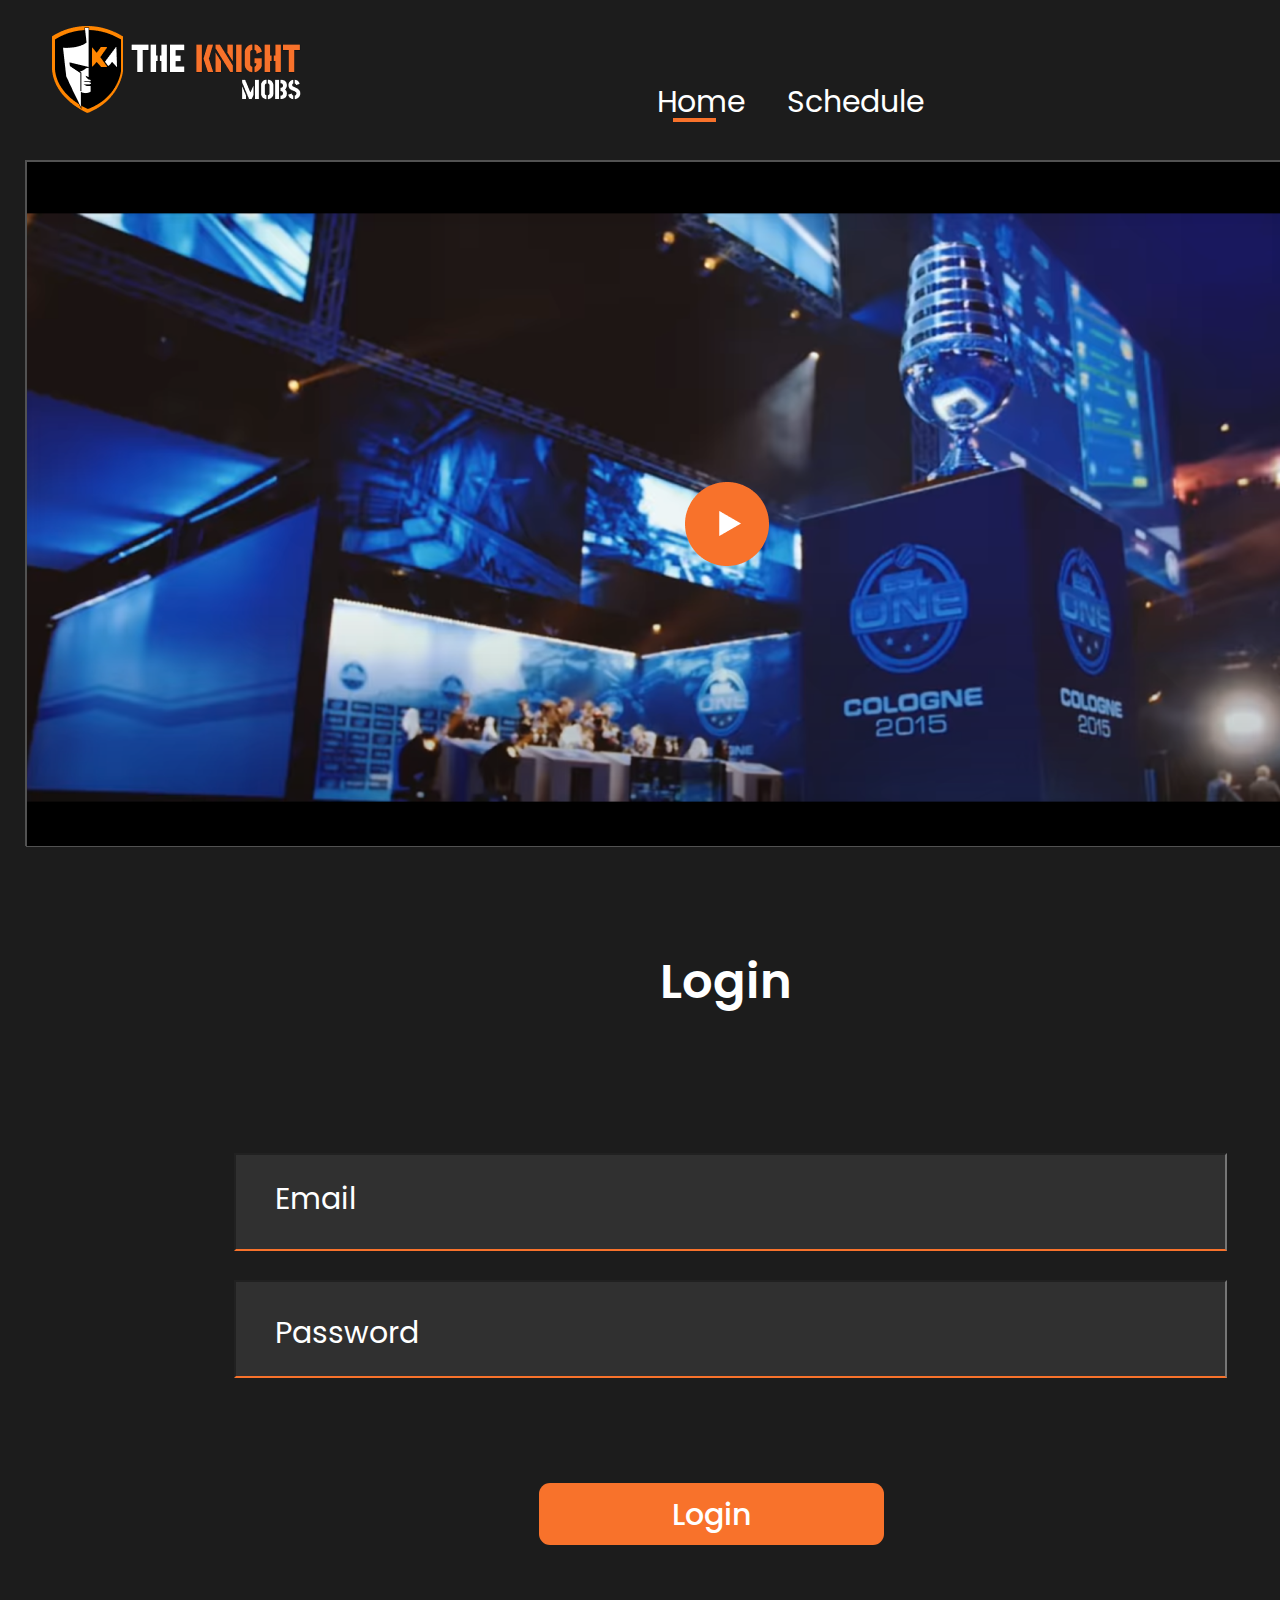
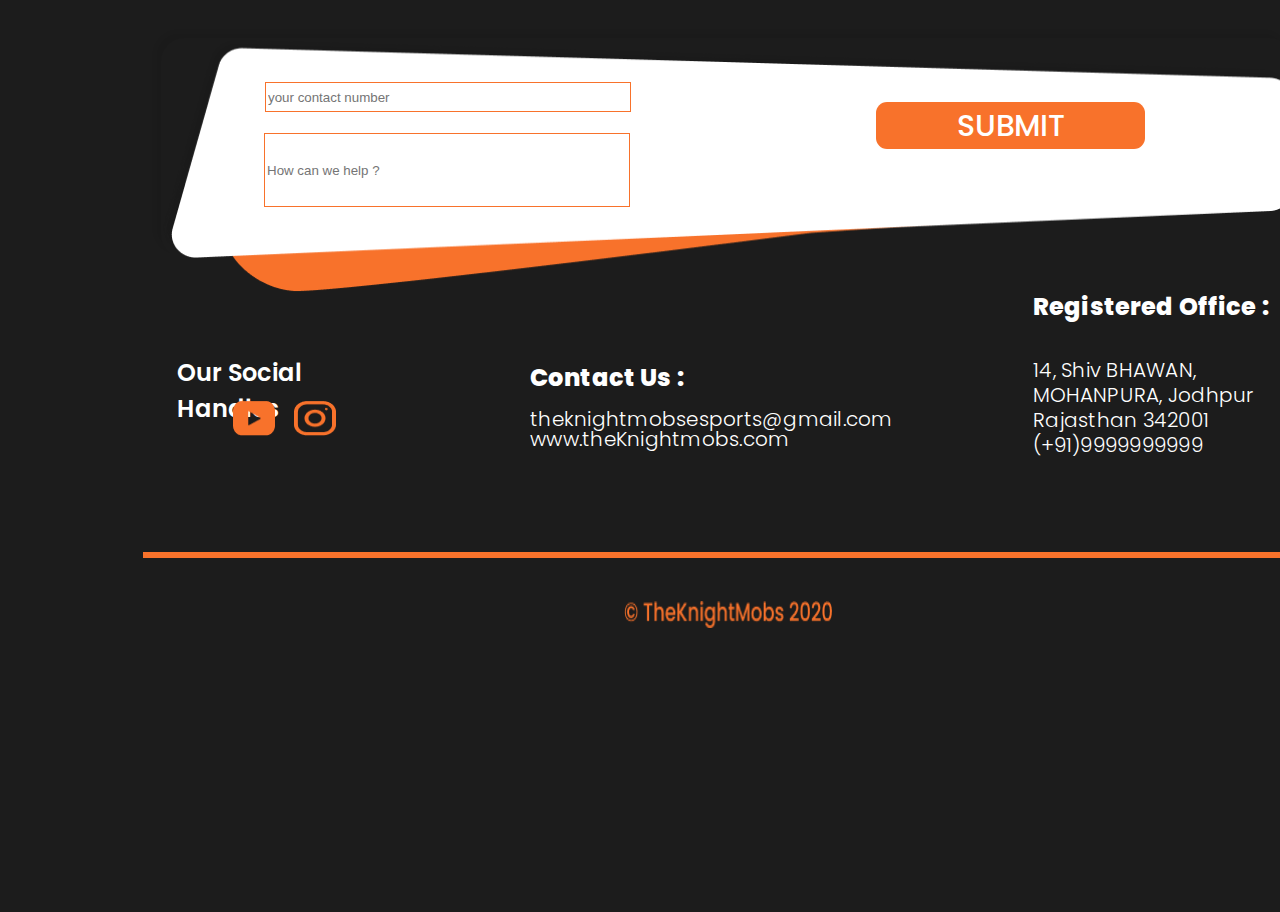
==== Login.html @ 703c6b64 "first commit" ====
<!DOCTYPE html>
<html>
<head>
	<title>KnightMobs</title>
	<link rel="stylesheet" type="text/css" href="login.css">
	<link href='https://fonts.googleapis.com/css?family=Poppins' rel='stylesheet'>
</head>
<body>
<div class="left">
            <img src="images/Group 15.png" alt="">
</div>
<div class="right">
            <img src="images/Group 9.png" alt="">
</div>
<div class="mid">
            <img src="images/Rectangle 4.png" alt="">
</div>

<header>
	<nav class="navbar">
		<ul class="Home">
			<li><a href="">Home</a></li>
		</ul>
		<ul class="Schedule">
			<li><a href="">Schedule</a></li>
		</ul>
		
	</nav>
</header>
<div class="esports1">
	<img src="images/esports1.png">
</div>
<div class="play">
	<img src="images/play.png">
</div>
<div>
	<h3>Login</h3>
</div>
<form class="login">
				
        		 <div class="box1">
        		 	<input type="text" id="f2" class="mail" required="required" >
        		 	<label for="mail" class="label1">Email</label>
        		 </div>
        		
        		 <div class="box2">
        		 	<input type="Password" id="f4" class="pass" required="required" >
        		 	<label for="pass" class="label2">Password</label>
        		 </div>
        		<input type="submit" name="pay" id="sb1" value="Login">
        		
        		 
        		 	
    </form>    		 	

        		 		<img src="images/Vector 4.png" class="Vector">
        		 		<img src="images/Rectangle 15.png" class="btm">
        		
        		 	<input type="text" class="query" placeholder="your contact number">
        		 	<input type="text"  class="query1"  placeholder="How can we help ? ">
        		 	<input type="submit" value="submit" class="submit">

        		 
        		<div class="ofc">
        			<p>Registered Office :</p>
        		</div>
        		<div class="addr">

        			<p>
        				14, Shiv BHAWAN, MOHANPURA, Jodhpur 
						Rajasthan 342001 

						(+91)9999999999

        			</p>
        		</div>

        		<div class="ctus">
        			<p>Contact Us : </p>
        		</div>
        		<div class="ctn">

        			<p>
        				theknightmobsesports@gmail.com

        				&nbsp;

        				www.theKnightmobs.com
        			</p>
        		</div>

        		<div class="social">
        			<p id="sh">Our Social Handles </p><br>
        			<img src="images/Group 12.png" class="Group12">
       
        		</div>

        		<img src="images/Rectangle 18.png" class="line">
        		<img src="images/copyright.png" class="copy">
        		

</body>
</html>
---- login.css ----
body{
			
			position: absolute;
			width: 1440px;
			height: 2504px;
			left: -1px;
			top: 0px;
			background: #1C1C1C;
}
		
.left{
			position: absolute;
			width: 249px;
			height: 87px;
			left: 45px;
			top: 18px;
	}
		
.right{
			position: absolute;
			width: 43px;
			height: 26px;
			left: 1350px;
			top: 48px;

	}
		.mid{
			position: absolute;
			width: 43px;
			height: 4px;
			left: 666px;
			top: 100px;
			color: #F8722B;
			/*background: #F8722B;*/
		}
		.navbar{
			background-color: black;
			
			font-family: Poppins;
		}
		/*.navbar ul{
			overflow: auto;
			font-family: Poppins;
		}*/
	
		.Home{
position: absolute;
list-style: none;
width: 90px;
height: 45px;
left: 607px;
top: 41px;

font-family: Poppins;
font-style: normal;
font-weight: normal;
font-size: 30px;
line-height: 45px;
/* identical to box height */


color: #FFFFFF;

		} 
		.Schedule{

list-style: none;
position: absolute;
width: 140px;
height: 45px;
left: 737px;
top: 41px;

font-family: Poppins;
font-style: normal;
font-weight: normal;
font-size: 30px;
line-height: 45px;
/* identical to box height */


color: #FFFFFF;


		} 
		.navbar li a{
			padding: 3px 3px;
			text-decoration: none;
			color: white;
			font-family: Poppins;
		}
	
	h3{
			/* Welcome to the world of Gaming */

text-align: center;
position: absolute;
width: 318px;
height: 72px;
left: 559px;
top: 890px;

font-family: Poppins;
font-style: normal;
font-weight: 600;
font-size: 48px;
line-height: 72px;
/* identical to box height */

text-transform: capitalize;

color: #FFFFFF;

		}
		.esports1{
			position: absolute;
width: 1401px;
height: 686px;
left: 18px;
top: 152px;

background: url(esports1.png);
border: 1px solid #525252;
box-sizing: border-box;
		}
.play{
			position: absolute;
width: 84px;
height: 84px;
left: 678px;
top: 474px;

		}

.box1 .mail{
	
	border-bottom-color:#F8722B;
	position: absolute;
width: 985px;
height: 92px;
left: 227px;
top: 1145px;
font-size: 40px;
font-family: Poppins;
color: white;
background: #303030;
}
.box1 .mail:focus + .label1{
	display: none;
	outline: none;
	border: none;
}
.box1 .mail:valid + .label1{
	display: none;
	outline: none;
}
.box1 .label1{
	position: absolute;
width: 223px;
height: 45px;
left: 268px;
top: 1168px;
font-family: Poppins;
font-style: normal;
font-weight: normal;
font-size: 30px;
line-height: 45px;
color: #FFFFFF;
outline: none;
border: none;
border-bottom-color:#F8722B;

}

.box2 .pass{
	
	border-bottom-color:#F8722B;
	position: absolute;
width: 985px;
height: 92px;
left: 227px;
top: 1272px;
font-size: 40px;
font-family: Poppins;
color: white;
background: #303030;
}
.box2 .pass:focus + .label2{
	display: none;
}
.box2 .pass:valid + .label2{
	display: none;
}
.box2 .label2{
	position: absolute;
width: 252px;
height: 45px;
left: 268px;
top: 1302px;
font-family: Poppins;
font-style: normal;
font-weight: normal;
font-size: 30px;
line-height: 45px;
color: #FFFFFF;

}
#sb1{
	position: absolute;
width: 345px;
height: 62px;
left: 532px;
top: 1475px;

background: #F8722B;
border-radius: 11px;
font-family: Poppins;
font-style: normal;
font-weight: 500;
font-size: 30px;
line-height: 45px;
text-transform: capitalize;

color: #FFFFFF;
border: none;
}

.Vector{
	position: absolute;
width: 1085px;
height: 154.02px;
left: 222px;
top: 1730px;

/*background: #F8722B;
*/}
.btm{
	position: absolute;
width: 1132px;
height: 220px;
right: 154px;
top: 1630px;
/*top: calc(50% - 220px/2 + 801px);*/


box-shadow: -6px -6px 4px rgba(0, 0, 0, 0.05);
border-radius: 24px;
}

.query{


position: absolute;
width: 366px;
height: 30px;
left: 258px;
top: 1674px;

background: #FFFFFF;
border: 1px solid #F8722B;
box-sizing: border-box;
}

.query1{
	position: absolute;
width: 366px;
height: 74px;
left: 257px;
top: 1725px;

background: #FFFFFF;
border: 1px solid #F8722B;
box-sizing: border-box;
}

.submit{
	position: absolute;
width: 269px;
height: 47px;
left: 869px;
top: 1694px;

background: #F8722B;
border-radius: 11px;
font-family: Poppins;
font-style: normal;
font-weight: 500;
font-size: 30px;
line-height: 45px;
/* identical to box height */
border: none;
text-transform: uppercase;

color: #FFFFFF;

}

.ofc{
	position: absolute;
height: 198px;
left: 1026px;
right: 144px;
top: 1800px;

font-family: Poppins;
font-style: normal;
font-weight: 800;
font-size: 24px;
line-height: 24px;
/* or 100% */

display: flex;
align-items: center;
letter-spacing: 0.15px;

color: #FFFFFF;
}

.addr{
	position: absolute;
height: 200px;
left: 1026px;
right: 144px;
top: 1900px;

font-family: Poppins;
font-style: normal;
font-weight: 300;
font-size: 20px;
line-height: 25px;
/* or 100% */
display: flex;
align-items: center;
letter-spacing: 0.25px;
color: #FFFFFF;
}

.ctus{
position: absolute;
height: 140px;
left: 523px;
right: 482px;
top: 1900px;

font-family: Poppins;
font-style: normal;
font-weight: 800;
font-size: 24px;
line-height: 24px;
/* or 100% */

display: flex;
align-items: center;
letter-spacing: 0.15px;

color: #FFFFFF;	
}

.ctn{
position: absolute;
height: 140px;
left: 523px;
right: 482px;
top: 1951px;

font-family: Poppins;
font-style: normal;
font-weight: 300;
font-size: 20px;
line-height: 20px;
/* or 100% */

display: flex;
align-items: center;
letter-spacing: 0.25px;

color: #FFFFFF;	
}

#sh{
	position: absolute;
width: 231px;
height: 36px;
left: 170px;
top: 1923px;

font-family: Poppins;
font-style: normal;
font-weight: 600;
font-size: 24px;
line-height: 36px;
/* identical to box height */

text-transform: capitalize;

color: #FFFFFF;
}

.Group12{

position: absolute;
width: 103px;
height: 35.17px;
left: 226px;
top: 1993.11px;
}

.line{
	position: absolute;
width: 1184px;
height: 6px;
left: 136px;
top: 2144px;

background: #F8722B;
}
.copy{
	position: absolute;
width: 208px;
height: 27px;
left: 617px;
top: 2193px;

font-family: Poppins;
font-style: normal;
font-weight: 500;
font-size: 18px;
line-height: 27px;
/* identical to box height */

text-transform: capitalize;

color: #F8722B;

}
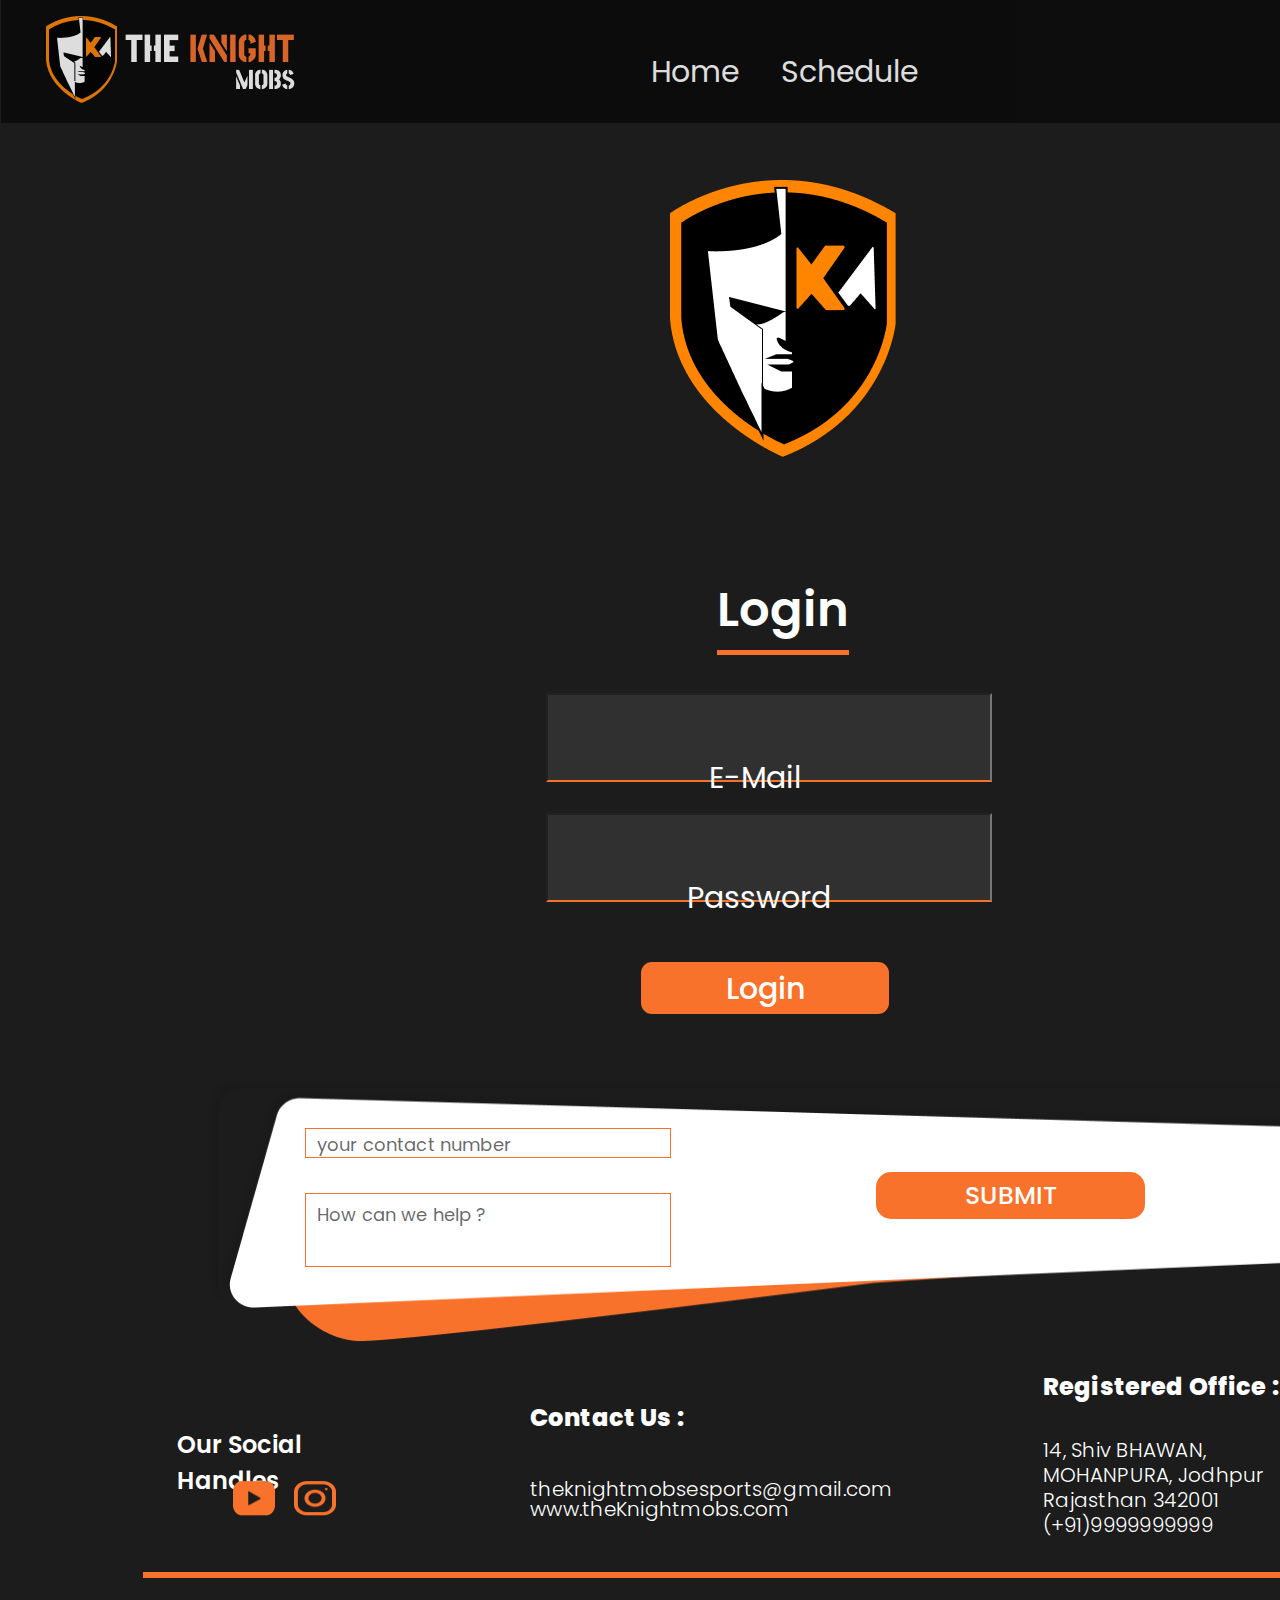
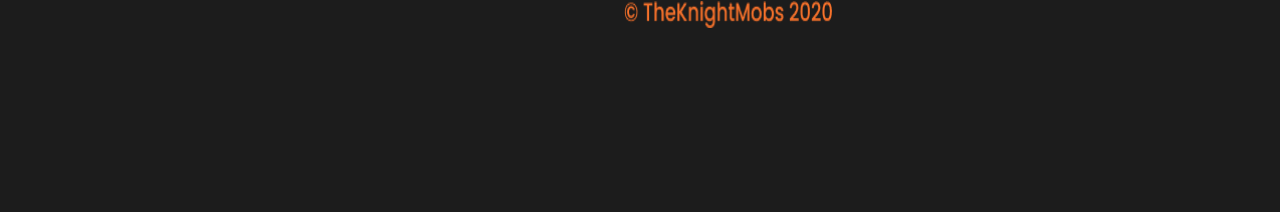
==== commit 7fb6ae63: "third commit" ====
--- a/Login.html
+++ b/Login.html
@@ -3,44 +3,62 @@
 <head>
 	<title>KnightMobs</title>
 	<link rel="stylesheet" type="text/css" href="login.css">
+    <link rel="icon" type="image/ico" href="images/logo.png">
 	<link href='https://fonts.googleapis.com/css?family=Poppins' rel='stylesheet'>
 </head>
 <body>
-<div class="left">
+    <div class="bar">
+        <div class="left">
             <img src="images/Group 15.png" alt="">
+        </div>
+        
+
+
+        <header>
+            	<nav class="navbar">
+            		<ul class="Home">
+            			<li><a href="">Home</a></li>
+            		</ul>
+            		<ul class="Schedule">
+            			<li><a href="">Schedule</a></li>
+            		</ul>
+            		
+            	</nav>
+        </header>
+    </div>
+
+<div id="myNav" class="overlay">
+  <a href="javascript:void(0)" class="closebtn" onclick="closeNav()">&times;</a>
+  <div class="overlay-content">
+    <a href="#vision">Vision</a>
+    <a href="#vision">Mission</a>
+    <a href="#vt">Values</a>
+    <a href="#us">About Us</a>
+    <a href="#contactus">Contact Us</a>
+    <a href="login.html">Login</a>
+  </div>
 </div>
-<div class="right">
-            <img src="images/Group 9.png" alt="">
-</div>
-<div class="mid">
-            <img src="images/Rectangle 4.png" alt="">
+<div class="container" >
+  <div class="bar1" onclick="myFunction(this); openNav();"></div>
+  <div class="bar2" onclick="myFunction(this); openNav();"></div>
+  <div class="bar3" onclick="myFunction(this); openNav();"></div>
 </div>
 
-<header>
-	<nav class="navbar">
-		<ul class="Home">
-			<li><a href="">Home</a></li>
-		</ul>
-		<ul class="Schedule">
-			<li><a href="">Schedule</a></li>
-		</ul>
-		
-	</nav>
-</header>
 <div class="esports1">
-	<img src="images/esports1.png">
+	<img src="images/logo.png">
 </div>
-<div class="play">
-	<img src="images/play.png">
-</div>
+
 <div>
 	<h3>Login</h3>
 </div>
+
+<img src="images/Rectangle 6.png" class="line1">
+
 <form class="login">
 				
         		 <div class="box1">
         		 	<input type="text" id="f2" class="mail" required="required" >
-        		 	<label for="mail" class="label1">Email</label>
+        		 	<label for="mail" class="label1">E-Mail</label>
         		 </div>
         		
         		 <div class="box2">
@@ -56,8 +74,10 @@
         		 		<img src="images/Vector 4.png" class="Vector">
         		 		<img src="images/Rectangle 15.png" class="btm">
         		
-        		 	<input type="text" class="query" placeholder="your contact number">
-        		 	<input type="text"  class="query1"  placeholder="How can we help ? ">
+        		 	<input type="text" class="query" required="required">
+                    <label for="cn" class="label3">your contact number</label>
+        		 	<input type="text"  class="query1"   required="required">
+                    <label for="help" class="label4">How can we help ?</label>
         		 	<input type="submit" value="submit" class="submit">
 
         		 
@@ -99,5 +119,20 @@
         		<img src="images/copyright.png" class="copy">
         		
 
+                <script>
+function openNav() {
+  document.getElementById("myNav").style.width = "100%";
+}
+
+function closeNav() {
+  document.getElementById("myNav").style.width = "0%";
+}
+</script>
+     
+                <script type="text/javascript">
+                    function myFunction(x) {
+                    x.classList.toggle("change");
+                    }
+                </script>
 </body>
 </html>--- a/login.css
+++ b/login.css
@@ -2,11 +2,22 @@
 			
 			position: absolute;
 			width: 1440px;
-			height: 2504px;
+			height: 1804px;
 			left: -1px;
 			top: 0px;
 			background: #1C1C1C;
 }
+	.bar{
+			position: absolute;
+			width: 1512px;
+			height: 125px;
+			left: -6px;
+			top: -10px;
+
+			background: #0A0A0A;
+			opacity: 0.85;
+
+	}
 		
 .left{
 			position: absolute;
@@ -16,40 +27,28 @@
 			top: 18px;
 	}
 		
-.right{
-			position: absolute;
-			width: 43px;
-			height: 26px;
-			left: 1350px;
-			top: 48px;
-
-	}
-		.mid{
-			position: absolute;
-			width: 43px;
-			height: 4px;
-			left: 666px;
-			top: 100px;
-			color: #F8722B;
-			/*background: #F8722B;*/
-		}
+
 		.navbar{
 			background-color: black;
-			
 			font-family: Poppins;
 		}
 		/*.navbar ul{
 			overflow: auto;
 			font-family: Poppins;
 		}*/
-	
+	.navbar li a:hover,
+    .navbar li a.active {
+        text-decoration: underline #F8722B;
+        color: #F8722B;
+
+    }
 		.Home{
 position: absolute;
 list-style: none;
 width: 90px;
 height: 45px;
 left: 607px;
-top: 41px;
+top: 21px;
 
 font-family: Poppins;
 font-style: normal;
@@ -69,7 +68,7 @@
 width: 140px;
 height: 45px;
 left: 737px;
-top: 41px;
+top: 21px;
 
 font-family: Poppins;
 font-style: normal;
@@ -91,59 +90,52 @@
 		}
 	
 	h3{
-			/* Welcome to the world of Gaming */
-
-text-align: center;
-position: absolute;
-width: 318px;
-height: 72px;
-left: 559px;
-top: 890px;
-
-font-family: Poppins;
-font-style: normal;
-font-weight: 600;
-font-size: 48px;
-line-height: 72px;
-/* identical to box height */
-
-text-transform: capitalize;
-
-color: #FFFFFF;
-
+								position: absolute;
+					width: 142px;
+					height: 72px;
+					left: 710px;
+					top: 518px;
+
+					font-family: Poppins;
+					font-style: normal;
+					font-weight: 600;
+					font-size: 48px;
+					line-height: 72px;
+					/* identical to box height */
+					text-transform: capitalize;
+					color: #FFFFFF;
+		}
+		
+.line1{
+
+					position: absolute;
+					width: 132px;
+					height: 5px;
+					left: 710px;
+					top: 642px;
+					background: #F8722B;
 		}
 		.esports1{
 			position: absolute;
-width: 1401px;
-height: 686px;
-left: 18px;
-top: 152px;
-
-background: url(esports1.png);
-border: 1px solid #525252;
-box-sizing: border-box;
+left: 46.01%;
+right: 42.32%;
+top: 9.52%;
+bottom: 70.96%;
 		}
-.play{
-			position: absolute;
-width: 84px;
-height: 84px;
-left: 678px;
-top: 474px;
-
-		}
+
 
 .box1 .mail{
+	position: absolute;
+width: 438px;
+height: 83px;
+left: 539px;
+top: 685px;
+font-size: 35px;
+font-family: Poppins;
+background: #303030;
+color: white;
+	border-bottom-color:#F8722B;
 	
-	border-bottom-color:#F8722B;
-	position: absolute;
-width: 985px;
-height: 92px;
-left: 227px;
-top: 1145px;
-font-size: 40px;
-font-family: Poppins;
-color: white;
-background: #303030;
 }
 .box1 .mail:focus + .label1{
 	display: none;
@@ -156,34 +148,33 @@
 }
 .box1 .label1{
 	position: absolute;
-width: 223px;
+width: 93px;
 height: 45px;
-left: 268px;
-top: 1168px;
+left: 702px;
+margin-top: 704px;
 font-family: Poppins;
 font-style: normal;
 font-weight: normal;
 font-size: 30px;
 line-height: 45px;
-color: #FFFFFF;
-outline: none;
-border: none;
-border-bottom-color:#F8722B;
+
+
+color: #FFFFFF;
 
 }
 
 .box2 .pass{
 	
+	position: absolute;
+width: 438px;
+height: 83px;
+left: 539px;
+top: 805px;
+font-size: 35px;
+font-family: Poppins;
+background: #303030;
+color: white;
 	border-bottom-color:#F8722B;
-	position: absolute;
-width: 985px;
-height: 92px;
-left: 227px;
-top: 1272px;
-font-size: 40px;
-font-family: Poppins;
-color: white;
-background: #303030;
 }
 .box2 .pass:focus + .label2{
 	display: none;
@@ -193,24 +184,26 @@
 }
 .box2 .label2{
 	position: absolute;
-width: 252px;
+width: 93px;
 height: 45px;
-left: 268px;
-top: 1302px;
+left: 680px;
+margin-top: 824px;
 font-family: Poppins;
 font-style: normal;
 font-weight: normal;
 font-size: 30px;
 line-height: 45px;
+
+
 color: #FFFFFF;
 
 }
 #sb1{
 	position: absolute;
-width: 345px;
-height: 62px;
-left: 532px;
-top: 1475px;
+width: 248px;
+height: 52px;
+left: 634px;
+top: 954px;
 
 background: #F8722B;
 border-radius: 11px;
@@ -223,14 +216,16 @@
 
 color: #FFFFFF;
 border: none;
+outline: none;
+	
 }
 
 .Vector{
 	position: absolute;
 width: 1085px;
 height: 154.02px;
-left: 222px;
-top: 1730px;
+left: 285px;
+top: 1180px;
 
 /*background: #F8722B;
 */}
@@ -239,10 +234,9 @@
 width: 1132px;
 height: 220px;
 right: 154px;
-top: 1630px;
-/*top: calc(50% - 220px/2 + 801px);*/
-
-
+top: 1080px;
+left: 212px;
+/*background: #FFFFFF;*/
 box-shadow: -6px -6px 4px rgba(0, 0, 0, 0.05);
 border-radius: 24px;
 }
@@ -253,24 +247,82 @@
 position: absolute;
 width: 366px;
 height: 30px;
-left: 258px;
-top: 1674px;
-
+left: 298px;
+top: 1120px;
+border: none;
+outline: none;
 background: #FFFFFF;
 border: 1px solid #F8722B;
 box-sizing: border-box;
-}
-
+font-family: Poppins;
+}
+.query:focus + .label3{
+	display: none;
+
+}
+.query:valid + .label3{
+	display: none;
+}
+.label3{
+	position: absolute;
+height: 16px;
+left: 310px;
+right: 895px;
+top: 1125px;
+
+font-family: Poppins;
+font-style: normal;
+font-weight: normal;
+font-size: 18px;
+line-height: 24px;
+/* or 133% */
+
+letter-spacing: 0.15px;
+
+/* 00. On Surface / Medium Emphasis */
+
+color: rgba(0, 0, 0, 0.6);
+}
 .query1{
 	position: absolute;
 width: 366px;
 height: 74px;
-left: 257px;
-top: 1725px;
-
+left: 298px;
+top: 1185px;
+outline: none;
+border:none;
 background: #FFFFFF;
 border: 1px solid #F8722B;
 box-sizing: border-box;
+font-family: Poppins;
+font-size: 20px;
+}
+.query1:focus + .label4{
+	display: none;
+
+}
+.query1:valid + .label4{
+	display: none;
+}
+.label4{
+	position: absolute;
+height: 16px;
+left: 310px;
+right: 895px;
+top: 1195px;
+
+font-family: Poppins;
+font-style: normal;
+font-weight: normal;
+font-size: 18px;
+line-height: 24px;
+/* or 133% */
+
+letter-spacing: 0.15px;
+
+/* 00. On Surface / Medium Emphasis */
+
+color: rgba(0, 0, 0, 0.6);
 }
 
 .submit{
@@ -278,15 +330,15 @@
 width: 269px;
 height: 47px;
 left: 869px;
-top: 1694px;
+top: 1164px;
 
 background: #F8722B;
-border-radius: 11px;
+border-radius: 15px;
 font-family: Poppins;
 font-style: normal;
 font-weight: 500;
-font-size: 30px;
-line-height: 45px;
+font-size: 25px;
+line-height: 35px;
 /* identical to box height */
 border: none;
 text-transform: uppercase;
@@ -298,9 +350,9 @@
 .ofc{
 	position: absolute;
 height: 198px;
-left: 1026px;
+left: 1036px;
 right: 144px;
-top: 1800px;
+top: 1280px;
 
 font-family: Poppins;
 font-style: normal;
@@ -319,9 +371,9 @@
 .addr{
 	position: absolute;
 height: 200px;
-left: 1026px;
+left: 1036px;
 right: 144px;
-top: 1900px;
+top: 1380px;
 
 font-family: Poppins;
 font-style: normal;
@@ -340,7 +392,7 @@
 height: 140px;
 left: 523px;
 right: 482px;
-top: 1900px;
+top: 1340px;
 
 font-family: Poppins;
 font-style: normal;
@@ -361,7 +413,7 @@
 height: 140px;
 left: 523px;
 right: 482px;
-top: 1951px;
+top: 1421px;
 
 font-family: Poppins;
 font-style: normal;
@@ -382,7 +434,7 @@
 width: 231px;
 height: 36px;
 left: 170px;
-top: 1923px;
+top: 1395px;
 
 font-family: Poppins;
 font-style: normal;
@@ -402,7 +454,7 @@
 width: 103px;
 height: 35.17px;
 left: 226px;
-top: 1993.11px;
+top: 1473.11px;
 }
 
 .line{
@@ -410,7 +462,7 @@
 width: 1184px;
 height: 6px;
 left: 136px;
-top: 2144px;
+top: 1564px;
 
 background: #F8722B;
 }
@@ -419,7 +471,7 @@
 width: 208px;
 height: 27px;
 left: 617px;
-top: 2193px;
+top: 1593px;
 
 font-family: Poppins;
 font-style: normal;
@@ -434,6 +486,81 @@
 
 }
 
-
-
-
+/*trial of hamburger menu*/
+
+.overlay {
+  height: 90%;
+  width: 0;
+  position: fixed;
+  z-index: 1;
+  top: 0;
+  left: 0;
+  background-color: rgb(0,0,0);
+  background-color: rgba(0,0,0, 0.9);
+  overflow-x: hidden;
+  transition: 0.5s;
+}
+
+.overlay-content {
+  position: relative;
+  top: 25%;
+  width: 100%;
+  text-align: center;
+  margin-top: 30px;
+}
+
+.overlay a {
+  padding: 8px;
+  text-decoration: none;
+  font-size: 36px;
+  color: white;
+  font-family: Poppins;
+  display: block;
+  transition: 0.3s;
+}
+
+.overlay a:hover, .overlay a:focus {
+  color: gray;
+}
+
+.overlay .closebtn {
+  position: absolute;
+  top: 20px;
+  right: 52px;
+  font-size: 60px;
+}
+
+.container {
+  display: inline-block;
+  position: relative;
+  cursor: pointer;
+  top: 40px;
+}
+.bar1, .bar2, .bar3 {
+  width: 35px;
+  height: 5px;
+  background-color: #F8722B;
+  margin: 6px 0;
+  margin-left: 1380px;
+  transition: 0.4s;
+}
+
+/* Rotate first bar */
+.change .bar1 {
+  -webkit-transform: rotate(-45deg) translate(-9px, 6px) ;
+  transform: rotate(-45deg) translate(-9px, 6px) ;
+}
+
+/* Fade out the second bar */
+.change .bar2 {
+  opacity: 0;
+}
+
+/* Rotate last bar */
+.change .bar3 {
+  -webkit-transform: rotate(45deg) translate(-8px, -8px) ;
+  transform: rotate(45deg) translate(-8px, -8px) ;
+}
+
+
+
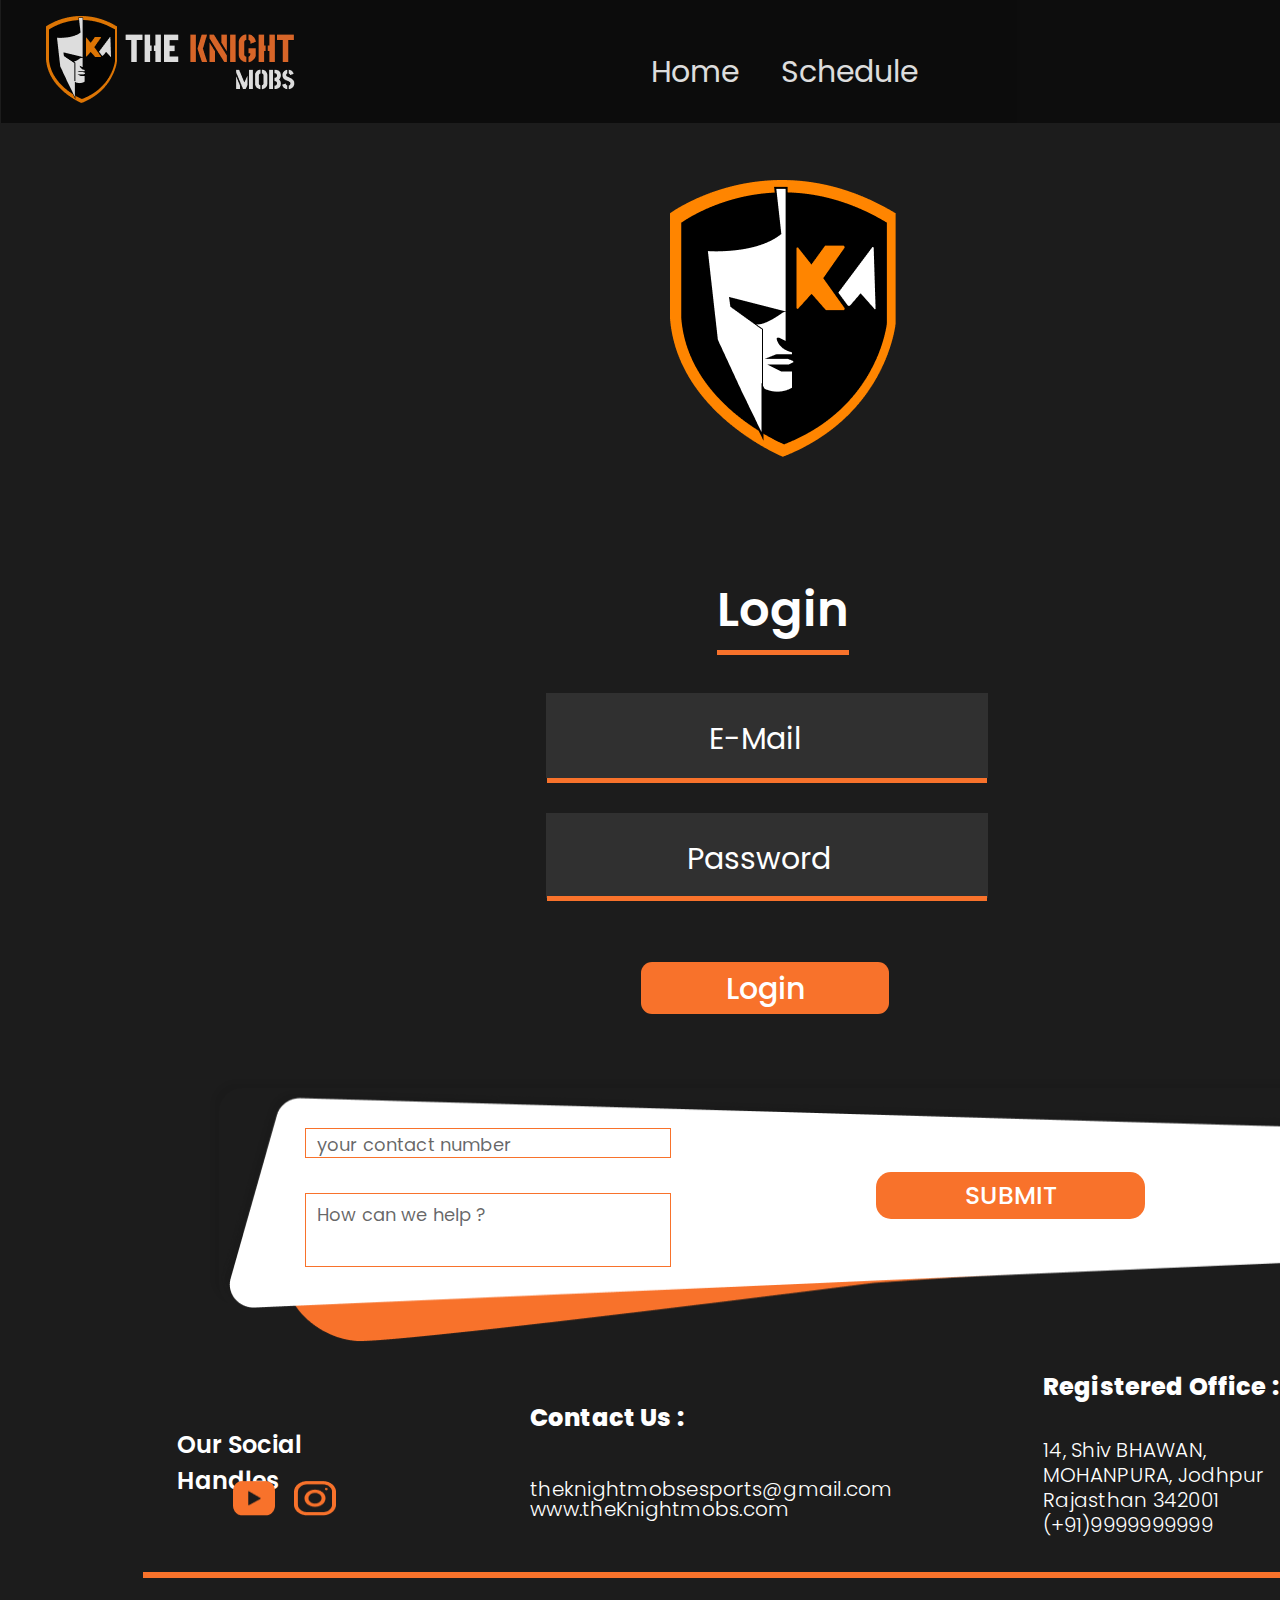
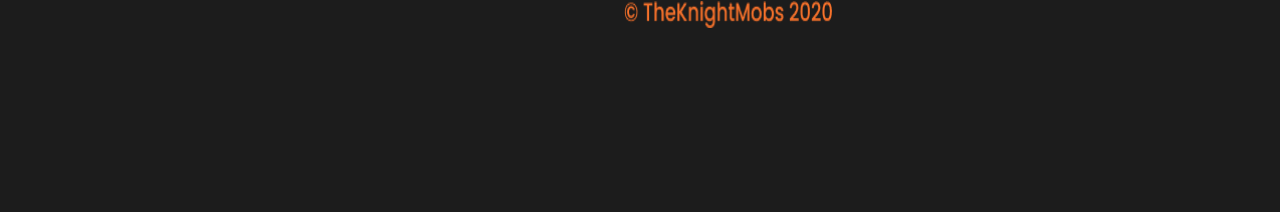
==== commit 53647f2b: "changes in redirection" ====
--- a/Login.html
+++ b/Login.html
@@ -17,10 +17,10 @@
         <header>
             	<nav class="navbar">
             		<ul class="Home">
-            			<li><a href="">Home</a></li>
+            			<li><a href="index.html">Home</a></li>
             		</ul>
             		<ul class="Schedule">
-            			<li><a href="">Schedule</a></li>
+            			<li><a href="Schedule.html">Schedule</a></li>
             		</ul>
             		
             	</nav>
@@ -59,11 +59,13 @@
         		 <div class="box1">
         		 	<input type="text" id="f2" class="mail" required="required" >
         		 	<label for="mail" class="label1">E-Mail</label>
+                    <img src="images/Rectangle 82.png" class="rt1">
         		 </div>
         		
         		 <div class="box2">
         		 	<input type="Password" id="f4" class="pass" required="required" >
         		 	<label for="pass" class="label2">Password</label>
+                    <img src="images/Rectangle 82.png" class="rt2">
         		 </div>
         		<input type="submit" name="pay" id="sb1" value="Login">
         		
--- a/login.css
+++ b/login.css
@@ -133,7 +133,10 @@
 font-size: 35px;
 font-family: Poppins;
 background: #303030;
-color: white;
+/*color: white;*/
+color: #FFFFFF;
+outline: none;
+	border: none;
 	border-bottom-color:#F8722B;
 	
 }
@@ -151,14 +154,12 @@
 width: 93px;
 height: 45px;
 left: 702px;
-margin-top: 704px;
+margin-top: 665px;
 font-family: Poppins;
 font-style: normal;
 font-weight: normal;
 font-size: 30px;
 line-height: 45px;
-
-
 color: #FFFFFF;
 
 }
@@ -174,6 +175,8 @@
 font-family: Poppins;
 background: #303030;
 color: white;
+outline: none;
+	border: none;
 	border-bottom-color:#F8722B;
 }
 .box2 .pass:focus + .label2{
@@ -187,17 +190,35 @@
 width: 93px;
 height: 45px;
 left: 680px;
-margin-top: 824px;
+margin-top: 785px;
 font-family: Poppins;
 font-style: normal;
 font-weight: normal;
 font-size: 30px;
 line-height: 45px;
-
-
-color: #FFFFFF;
-
-}
+color: #FFFFFF;
+
+}
+
+.rt1{
+	position: absolute;
+width: 440px;
+height: 5px;
+left: 540px;
+top: 770px;
+
+background: #F8722B;
+}
+.rt2{
+	position: absolute;
+width: 440px;
+height: 5px;
+left: 540px;
+top: 888px;
+
+background: #F8722B;
+}
+
 #sb1{
 	position: absolute;
 width: 248px;
@@ -489,7 +510,7 @@
 /*trial of hamburger menu*/
 
 .overlay {
-  height: 90%;
+  height: 100%;
   width: 0;
   position: fixed;
   z-index: 1;
@@ -535,6 +556,7 @@
   position: relative;
   cursor: pointer;
   top: 40px;
+  width: 100px;
 }
 .bar1, .bar2, .bar3 {
   width: 35px;
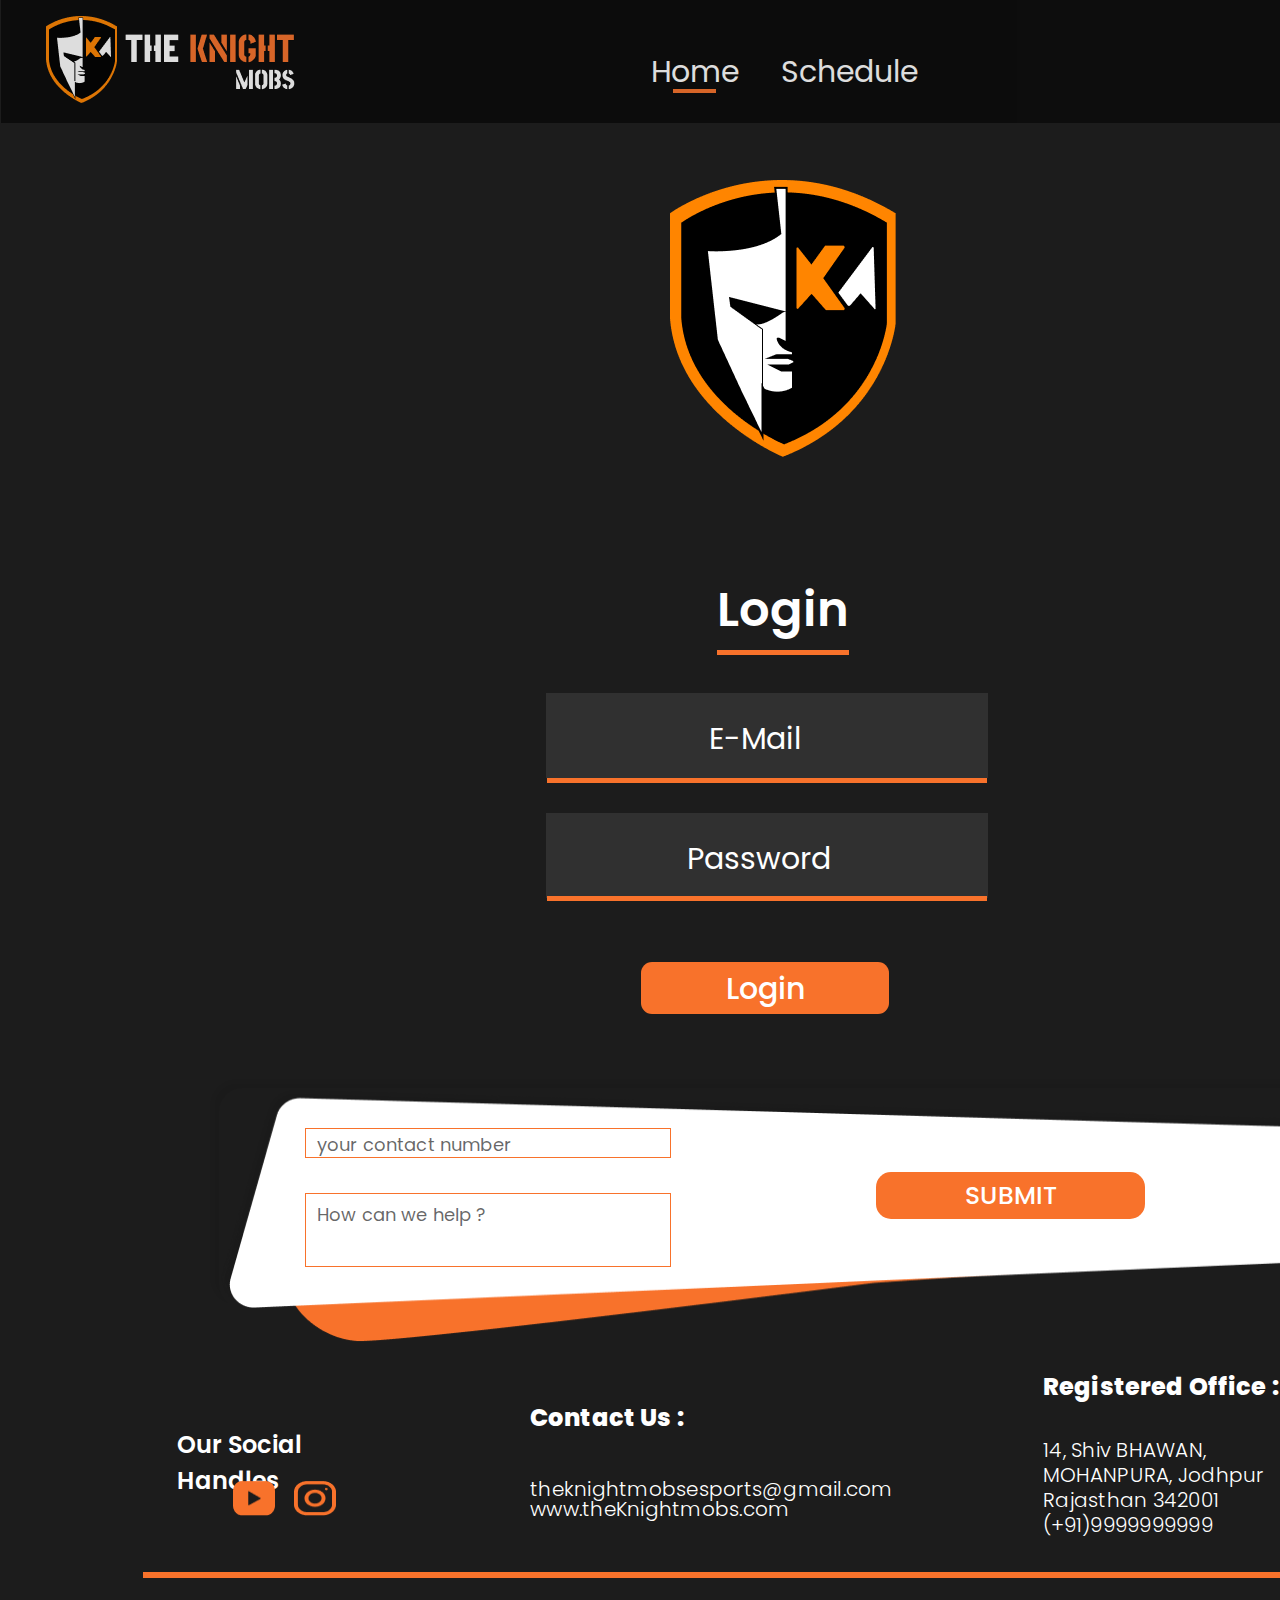
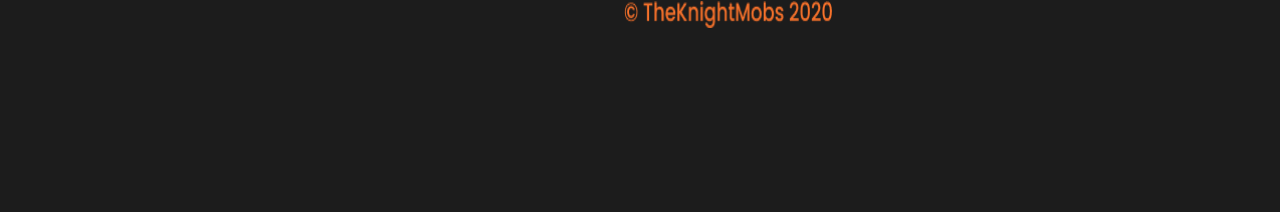
==== commit a88aa040: "commit number 6" ====
--- a/Login.html
+++ b/Login.html
@@ -17,7 +17,8 @@
         <header>
             	<nav class="navbar">
             		<ul class="Home">
-            			<li><a href="index.html">Home</a></li>
+            			<li><a href="index.html" >Home</a></li>
+            			<img src="Rectangle 4.png" class="bottom">
             		</ul>
             		<ul class="Schedule">
             			<li><a href="Schedule.html">Schedule</a></li>
@@ -35,7 +36,7 @@
     <a href="#vt">Values</a>
     <a href="#us">About Us</a>
     <a href="#contactus">Contact Us</a>
-    <a href="login.html">Login</a>
+    <a href="Register.html">Register</a>
   </div>
 </div>
 <div class="container" >
@@ -73,8 +74,8 @@
         		 	
     </form>    		 	
 
-        		 		<img src="images/Vector 4.png" class="Vector">
-        		 		<img src="images/Rectangle 15.png" class="btm">
+        		 	<img src="images/Vector 4.png" class="Vector">
+        		 	<img src="images/Rectangle 15.png" class="btm">
         		
         		 	<input type="text" class="query" required="required">
                     <label for="cn" class="label3">your contact number</label>
--- a/login.css
+++ b/login.css
@@ -36,12 +36,12 @@
 			overflow: auto;
 			font-family: Poppins;
 		}*/
-	.navbar li a:hover,
+	/*.navbar li a:hover,
     .navbar li a.active {
         text-decoration: underline #F8722B;
         color: #F8722B;
 
-    }
+    }*/
 		.Home{
 position: absolute;
 list-style: none;
@@ -60,7 +60,16 @@
 
 color: #FFFFFF;
 
-		} 
+		}
+		.bottom{
+			position: absolute;
+width: 43px;
+height: 4px;
+left:65px;
+top: 40px;
+background: #F8722B;
+		}
+		 
 		.Schedule{
 
 list-style: none;
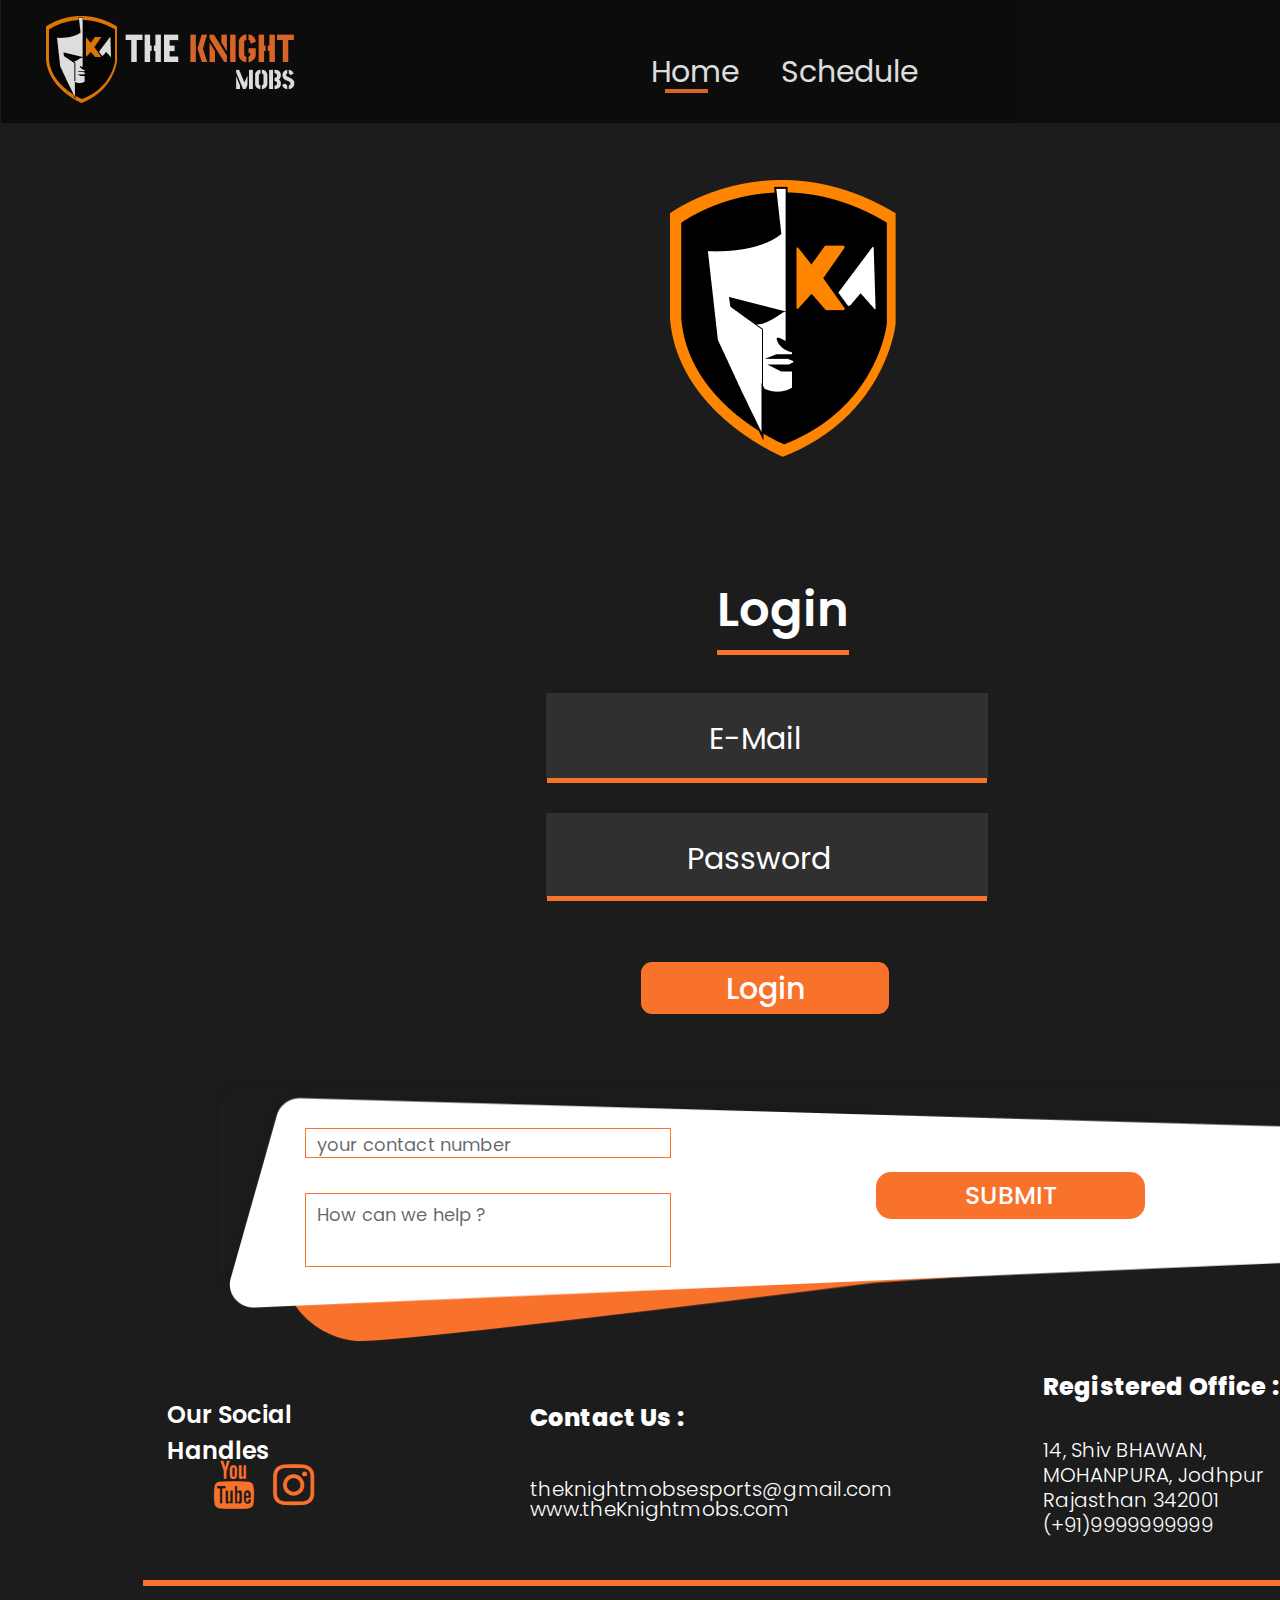
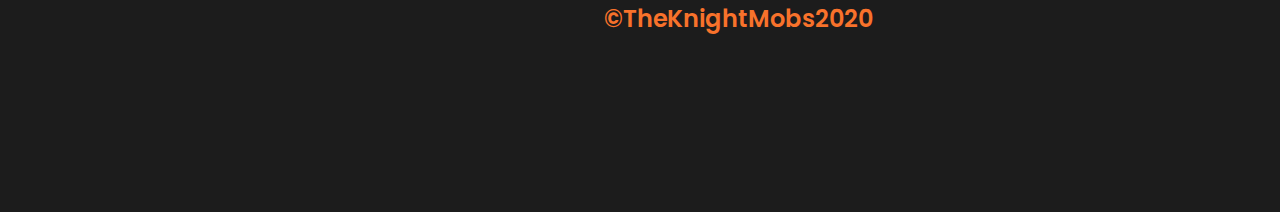
==== commit a45d6035: "Footer changes" ====
--- a/Login.html
+++ b/Login.html
@@ -4,6 +4,8 @@
 	<title>KnightMobs</title>
 	<link rel="stylesheet" type="text/css" href="login.css">
     <link rel="icon" type="image/ico" href="images/logo.png">
+    <link rel="stylesheet" href="https://stackpath.bootstrapcdn.com/font-awesome/4.7.0/css/font-awesome.min.css" integrity="sha384-wvfXpqpZZVQGK6TAh5PVlGOfQNHSoD2xbE+QkPxCAFlNEevoEH3Sl0sibVcOQVnN" crossorigin="anonymous">
+   
 	<link href='https://fonts.googleapis.com/css?family=Poppins' rel='stylesheet'>
 </head>
 <body>
@@ -39,7 +41,7 @@
     <a href="Register.html">Register</a>
   </div>
 </div>
-<div class="container" >
+<div class="container">
   <div class="bar1" onclick="myFunction(this); openNav();"></div>
   <div class="bar2" onclick="myFunction(this); openNav();"></div>
   <div class="bar3" onclick="myFunction(this); openNav();"></div>
@@ -75,6 +77,7 @@
     </form>    		 	
 
         		 	<img src="images/Vector 4.png" class="Vector">
+        		 	
         		 	<img src="images/Rectangle 15.png" class="btm">
         		
         		 	<input type="text" class="query" required="required">
@@ -114,12 +117,20 @@
 
         		<div class="social">
         			<p id="sh">Our Social Handles </p><br>
-        			<img src="images/Group 12.png" class="Group12">
-       
+        			<a href="https://www.youtube.com/channel/UCobR1OUqKo7rpd7lTx_8tBw" class="Group12"  target="_blank">
+        				<i class="fa fa-3x fa-youtube"> </i>
+        			</a>
+        			<a href="https://www.instagram.com/theknightmobs/?hl=en" class="insta" target="_blank">
+        				<i class="fa fa-3x fa-instagram"> </i>
+        			</a>
         		</div>
 
-        		<img src="images/Rectangle 18.png" class="line">
-        		<img src="images/copyright.png" class="copy">
+<div >
+	<hr class="line">
+	<p class="copy">&copy;TheKnightMobs2020</p>
+</div>
+        		<!-- <img src="images/Rectangle 18.png" class="line"> -->
+        		<!-- <img src="images/copyright.png" class="copy"> -->
         		
 
                 <script>
--- a/login.css
+++ b/login.css
@@ -65,11 +65,16 @@
 			position: absolute;
 width: 43px;
 height: 4px;
-left:65px;
+left:57px;
 top: 40px;
 background: #F8722B;
-		}
-		 
+transition: width;
+transition-duration: 0.5s;
+		}
+		.bottom:hover{
+			width:70px;
+			left: 45px;
+		}		 
 		.Schedule{
 
 list-style: none;
@@ -123,6 +128,12 @@
 					left: 710px;
 					top: 642px;
 					background: #F8722B;
+					transition:width;
+					transition-duration: 0.5s;
+		}
+		.line1:hover{
+			width:82px;
+			left: 730px;
 		}
 		.esports1{
 			position: absolute;
@@ -266,9 +277,9 @@
 right: 154px;
 top: 1080px;
 left: 212px;
-/*background: #FFFFFF;*/
 box-shadow: -6px -6px 4px rgba(0, 0, 0, 0.05);
 border-radius: 24px;
+
 }
 
 .query{
@@ -463,8 +474,8 @@
 	position: absolute;
 width: 231px;
 height: 36px;
-left: 170px;
-top: 1395px;
+left: 160px;
+top: 1365px;
 
 font-family: Poppins;
 font-style: normal;
@@ -483,8 +494,28 @@
 position: absolute;
 width: 103px;
 height: 35.17px;
-left: 226px;
-top: 1473.11px;
+left: 206px;
+color:  #F8722B;
+top: 1453.11px;
+transition: all linear;
+transition-duration:0.5s;  
+}
+.Group12:hover i{
+	transform: scaleX(1.2);
+}
+.insta{
+
+position: absolute;
+width: 103px;
+height: 35.17px;
+left: 266px;
+color:  #F8722B;
+top: 1453.11px;
+transition: all linear;
+transition-duration:0.5s; 
+}
+.insta:hover i{
+	transform: scaleX(1.2);
 }
 
 .line{
@@ -493,20 +524,21 @@
 height: 6px;
 left: 136px;
 top: 1564px;
-
+border:none;
+outline: none; 
 background: #F8722B;
 }
 .copy{
 	position: absolute;
 width: 208px;
 height: 27px;
-left: 617px;
-top: 1593px;
-
-font-family: Poppins;
-font-style: normal;
-font-weight: 500;
-font-size: 18px;
+left:597px;
+top: 1573px;
+
+font-family: Poppins;
+font-style: normal;
+font-weight:600;
+font-size: 24px;
 line-height: 27px;
 /* identical to box height */
 
@@ -528,7 +560,7 @@
   background-color: rgb(0,0,0);
   background-color: rgba(0,0,0, 0.9);
   overflow-x: hidden;
-  transition: 0.5s;
+  transition: 0.3s;
 }
 
 .overlay-content {
@@ -570,10 +602,11 @@
 .bar1, .bar2, .bar3 {
   width: 35px;
   height: 5px;
+   cursor: pointer;
   background-color: #F8722B;
   margin: 6px 0;
   margin-left: 1380px;
-  transition: 0.4s;
+  transition: 0.3s;
 }
 
 /* Rotate first bar */
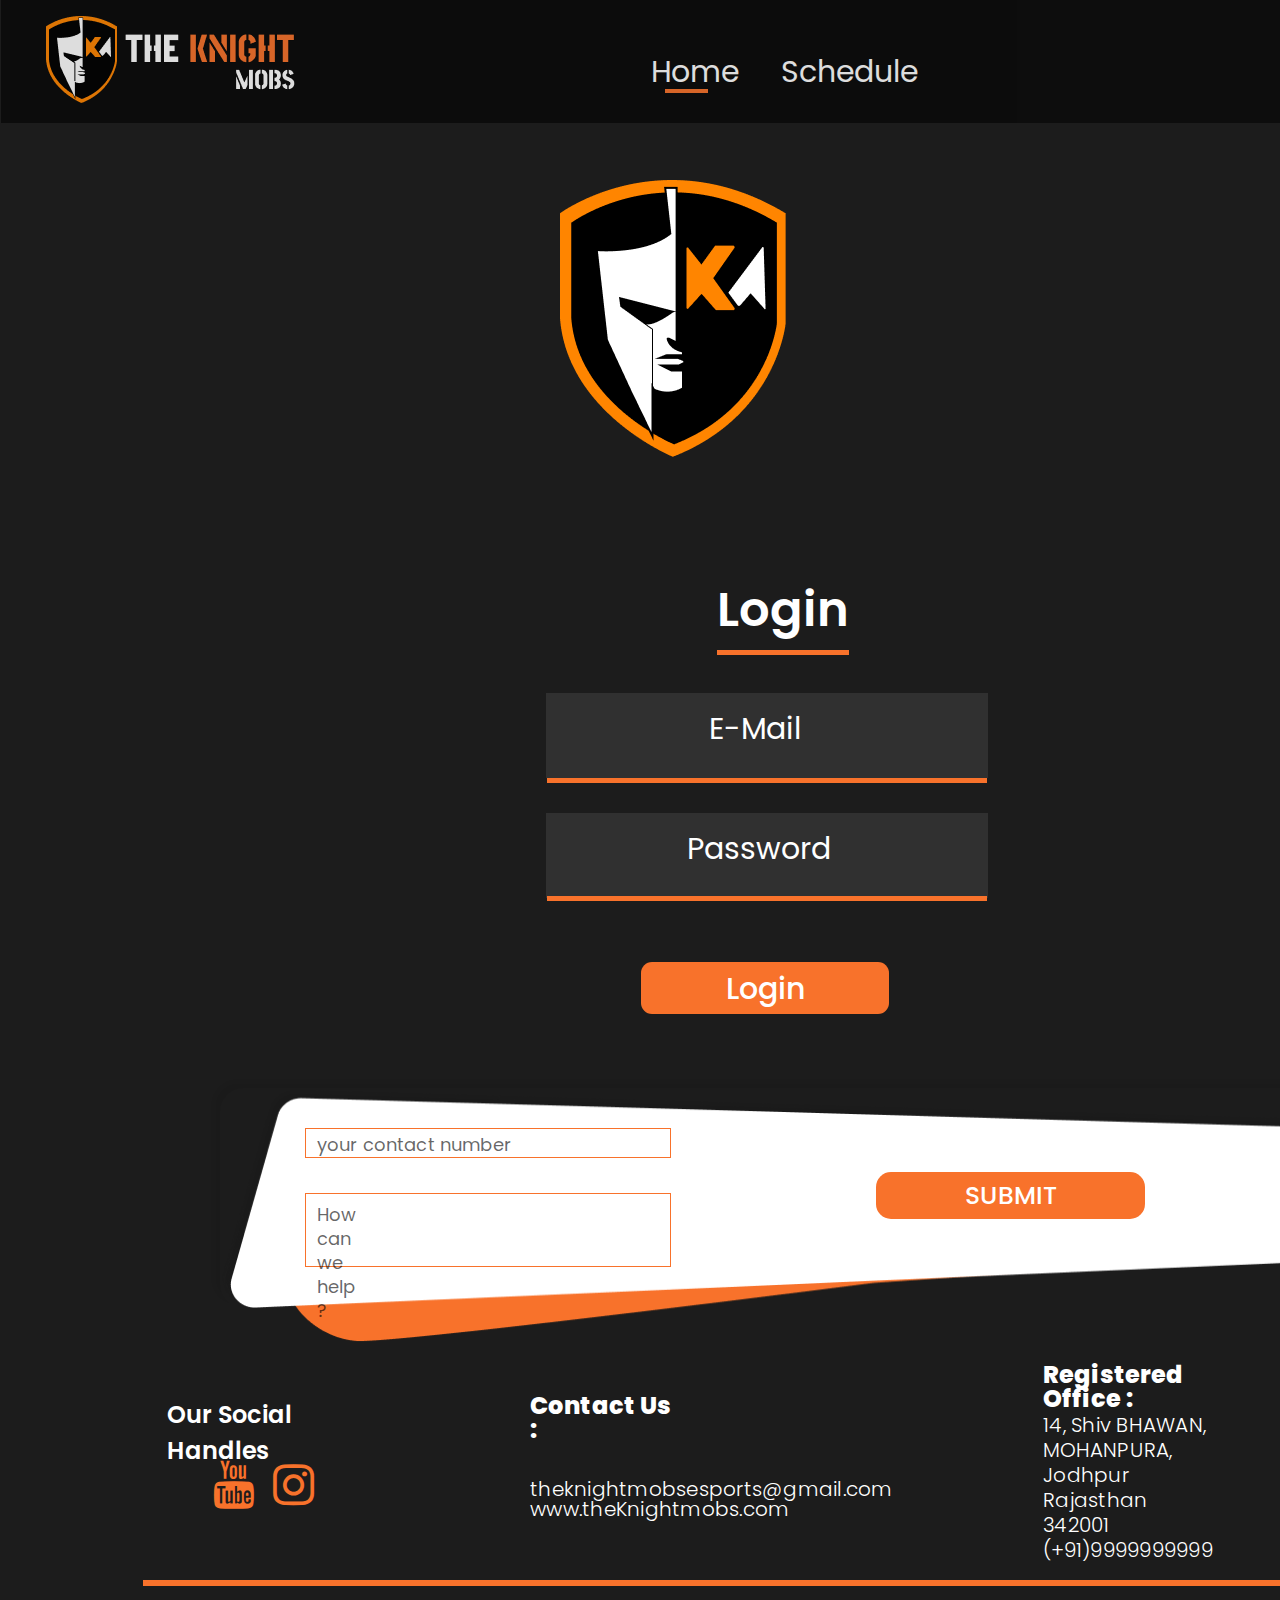
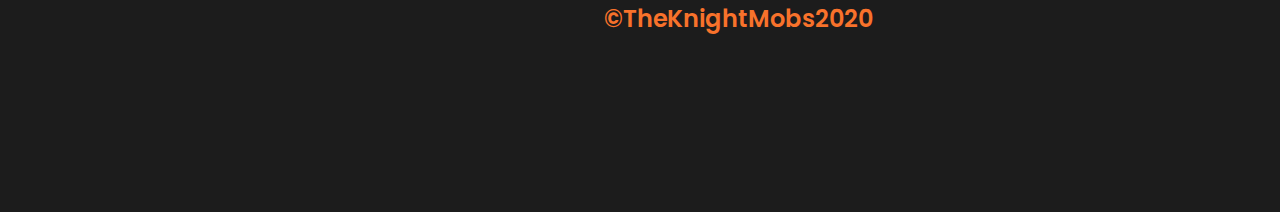
==== commit 0f82ffb8: "final commit" ====
--- a/Login.html
+++ b/Login.html
@@ -71,6 +71,7 @@
                     <img src="images/Rectangle 82.png" class="rt2">
         		 </div>
         		<input type="submit" name="pay" id="sb1" value="Login">
+        		 <!-- <p class="dhac">Don't Have An Account ? <a href="index.html" target="_blank" id="a1">Register Now</a></p> -->
         		
         		 
         		 	
@@ -108,8 +109,6 @@
 
         			<p>
         				theknightmobsesports@gmail.com
-
-        				&nbsp;
 
         				www.theKnightmobs.com
         			</p>
--- a/login.css
+++ b/login.css
@@ -5,6 +5,7 @@
 			height: 1804px;
 			left: -1px;
 			top: 0px;
+			max-width: 90%;
 			background: #1C1C1C;
 }
 	.bar{
@@ -137,7 +138,7 @@
 		}
 		.esports1{
 			position: absolute;
-left: 46.01%;
+left: 48.01%;
 right: 42.32%;
 top: 9.52%;
 bottom: 70.96%;
@@ -174,7 +175,7 @@
 width: 93px;
 height: 45px;
 left: 702px;
-margin-top: 665px;
+margin-top: 655px;
 font-family: Poppins;
 font-style: normal;
 font-weight: normal;
@@ -210,7 +211,7 @@
 width: 93px;
 height: 45px;
 left: 680px;
-margin-top: 785px;
+margin-top: 775px;
 font-family: Poppins;
 font-style: normal;
 font-weight: normal;
@@ -260,7 +261,29 @@
 outline: none;
 	
 }
-
+/*.dhac{
+	margin-top: 974px;
+	margin-left: 504px;
+	font-family: Poppins;
+font-style: normal;
+font-weight: 500;
+font-size: 30px;
+text-transform: capitalize;
+
+color: #FFFFFF;
+}
+#a1{
+	margin-top: 954px;
+	margin-left: 534px;
+	font-family: Poppins;
+font-style: normal;
+font-weight: 500;
+font-size: 30px;
+text-transform: capitalize;
+text-decoration: none;
+color: #FFFFFF;
+}
+*/
 .Vector{
 	position: absolute;
 width: 1085px;
@@ -274,9 +297,8 @@
 	position: absolute;
 width: 1132px;
 height: 220px;
-right: 154px;
+left: 213px;
 top: 1080px;
-left: 212px;
 box-shadow: -6px -6px 4px rgba(0, 0, 0, 0.05);
 border-radius: 24px;
 
@@ -310,7 +332,7 @@
 left: 310px;
 right: 895px;
 top: 1125px;
-
+width: 210px;
 font-family: Poppins;
 font-style: normal;
 font-weight: normal;
